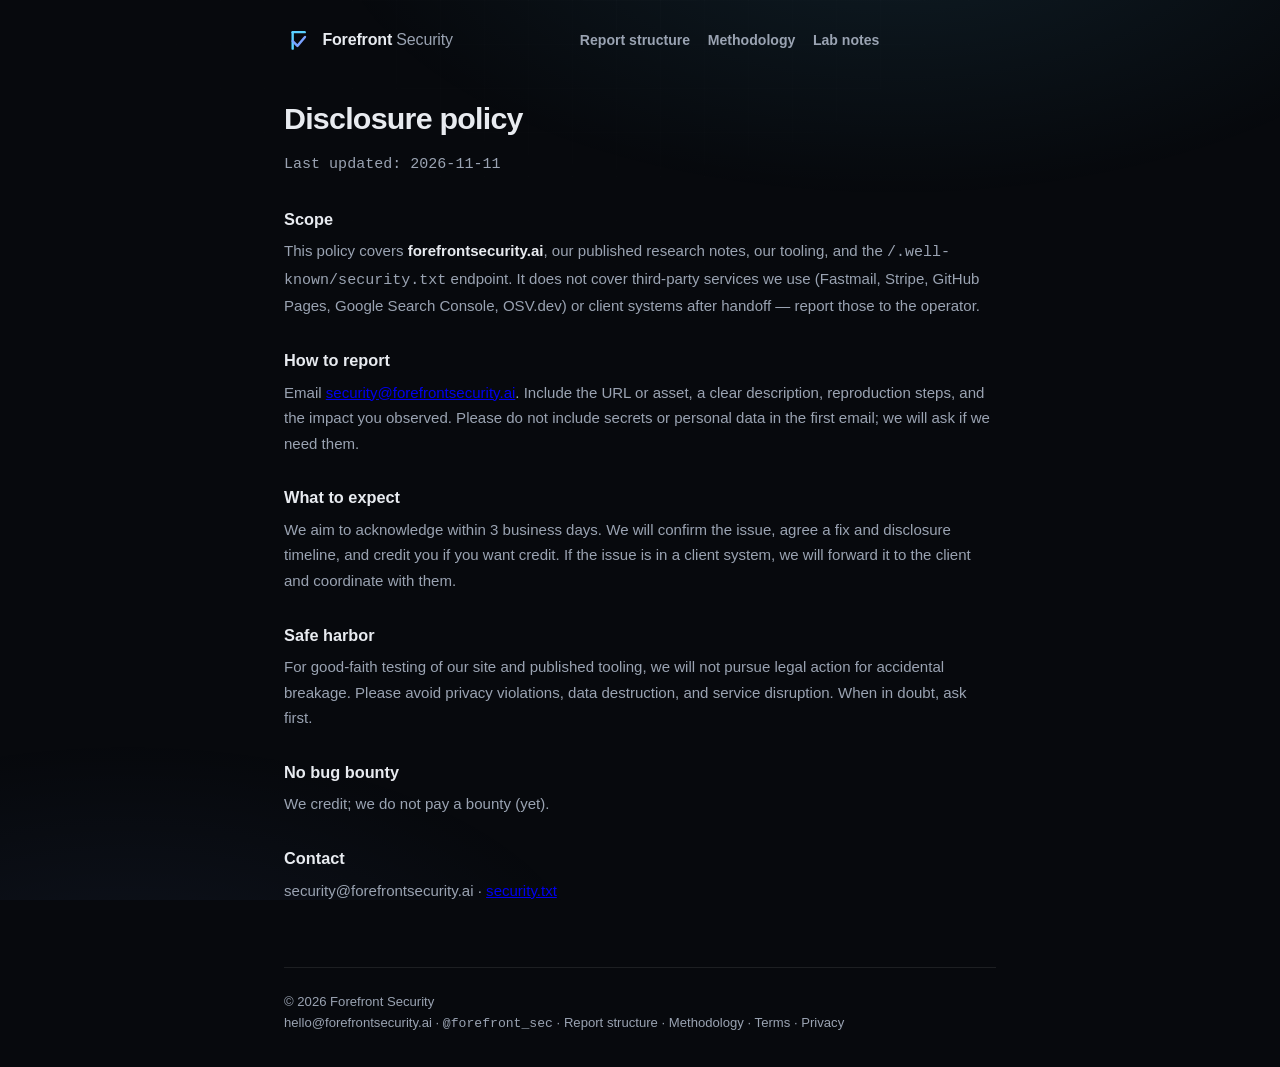
==== disclosure/index.html @ 8f96fe6b "Site update 2026-11-11: copy/legal fixes, disclosure policy, retest and scope wording" ====
<!DOCTYPE html>
<html lang="en">
<head>
<meta charset="utf-8">
<meta name="viewport" content="width=device-width, initial-scale=1">
<title>Disclosure policy — Forefront Security</title>
<link rel="icon" href="data:image/svg+xml,%3Csvg xmlns=%27http://www.w3.org/2000/svg%27 viewBox=%270 0 64 64%27%3E%3Crect width=%2764%27 height=%2764%27 rx=%2714%27 fill=%27%230a0d12%27/%3E%3Cpath d=%27M20 14 V51%27 stroke=%27%235ad1ff%27 stroke-width=%275.5%27 stroke-linecap=%27round%27/%3E%3Cpath d=%27M20 14 H47%27 stroke=%27%235ad1ff%27 stroke-width=%275.5%27 stroke-linecap=%27round%27/%3E%3Cpath d=%27M20 34 L30 45 L47 25%27 stroke=%27%237aa2ff%27 stroke-width=%275.5%27 stroke-linecap=%27round%27 stroke-linejoin=%27round%27 fill=%27none%27/%3E%3C/svg%3E">
<link rel="stylesheet" href="../styles.css">
<meta property="og:title" content="Disclosure policy — Forefront Security">
<meta name="description" content="How to report a security issue in anything Forefront Security publishes or runs, and what to expect.">
<link rel="canonical" href="https://forefrontsecurity.ai/disclosure/">
<style>
  body { font-size: 16px; }
  .doc { max-width: 760px; }
  h1 { font-size: 1.9rem; margin-top: 1.4rem; }
  .updated { color: var(--muted); font-size: .85rem; margin: 0 0 2rem; font-family: ui-monospace, Menlo, monospace; }
  h2 { font-size: 1.02rem; font-weight: 650; margin: 2rem 0 .6rem; font-family: inherit; letter-spacing: 0; text-transform: none; color: var(--text); }
  .doc p, .doc li { color: var(--muted); font-size: .94rem; line-height: 1.7; margin: 0 0 .8rem; }
  strong { color: var(--text); }
</style>
</head>
<body>
<div class="wrap doc">

<header>
  <a class="home-link" href="/">
    <svg class="mark" viewBox="0 0 200 200" fill="none" aria-hidden="true">
      <path d="M62 44 V162" stroke="#5ad1ff" stroke-width="17" stroke-linecap="round"/>
      <path d="M62 44 H148" stroke="#5ad1ff" stroke-width="17" stroke-linecap="round"/>
      <path d="M62 108 L96 142 L150 78" stroke="#7aa2ff" stroke-width="17" stroke-linecap="round" stroke-linejoin="round"/>
    </svg>
    <div class="wordmark">Forefront <span>Security</span></div>
  </a>
  <nav>
    <a href="/report/">Report structure</a>
    <a href="/methodology/">Methodology</a>
    <a href="/research/">Lab notes</a>
  </nav>
</header>

<h1>Disclosure policy</h1>
<p class="updated">Last updated: 2026-11-11</p>

<h2>Scope</h2>
<p>This policy covers <strong>forefrontsecurity.ai</strong>, our published research notes, our tooling, and the <code>/.well-known/security.txt</code> endpoint. It does not cover third-party services we use (Fastmail, Stripe, GitHub Pages, Google Search Console, OSV.dev) or client systems after handoff — report those to the operator.</p>

<h2>How to report</h2>
<p>Email <a href="mailto:security@forefrontsecurity.ai">security@forefrontsecurity.ai</a>. Include the URL or asset, a clear description, reproduction steps, and the impact you observed. Please do not include secrets or personal data in the first email; we will ask if we need them.</p>

<h2>What to expect</h2>
<p>We aim to acknowledge within 3 business days. We will confirm the issue, agree a fix and disclosure timeline, and credit you if you want credit. If the issue is in a client system, we will forward it to the client and coordinate with them.</p>
<!-- [CONFIRM: 3-business-day acknowledgement is the response SLA you want to promise] -->

<h2>Safe harbor</h2>
<p>For good-faith testing of our site and published tooling, we will not pursue legal action for accidental breakage. Please avoid privacy violations, data destruction, and service disruption. When in doubt, ask first.</p>

<h2>No bug bounty</h2>
<p>We credit; we do not pay a bounty (yet).</p>

<h2>Contact</h2>
<p>security@forefrontsecurity.ai · <a href="/.well-known/security.txt">security.txt</a></p>

<footer>
  <div>© 2026 Forefront Security</div>
  <div><a href="mailto:hello@forefrontsecurity.ai">hello@forefrontsecurity.ai</a> · <a href="https://x.com/forefront_sec" class="mono">@forefront_sec</a> · <a href="/report/">Report structure</a> · <a href="/methodology/">Methodology</a> · <a href="/terms.html">Terms</a> · <a href="/privacy.html">Privacy</a></div>
</footer>

</div>
</body>
</html>
---- styles.css ----
/* Forefront Security — shared site styles (extracted 2026-11-09; see approvals/queue/2026-11-09-research-lab-notes.md) */
:root {
  --bg: #07090d;
  --panel: rgba(255,255,255,.03);
  --border: rgba(255,255,255,.09);
  --text: #e8ebf0;
  --muted: #9aa3b2;
  --accent: #5ad1ff;
  --accent-dim: rgba(90,209,255,.14);
}
* { box-sizing: border-box; }
html { scroll-behavior: smooth; }
body {
  margin: 0; min-height: 100vh;
  font-family: ui-sans-serif, -apple-system, BlinkMacSystemFont, "Segoe UI", Roboto, Helvetica, Arial, sans-serif;
  background: var(--bg); color: var(--text);
  -webkit-font-smoothing: antialiased; text-rendering: optimizeLegibility;
}
body::before {
  content: ""; position: fixed; inset: 0; z-index: -1; pointer-events: none;
  background:
    radial-gradient(60rem 30rem at 70% -10%, rgba(90,209,255,.10), transparent 60%),
    radial-gradient(50rem 26rem at 10% 110%, rgba(122,162,255,.07), transparent 60%);
}
body::after {
  content: ""; position: fixed; inset: 0; z-index: -1; pointer-events: none; opacity: .5;
  background-image: linear-gradient(rgba(255,255,255,.025) 1px, transparent 1px),
                    linear-gradient(90deg, rgba(255,255,255,.025) 1px, transparent 1px);
  background-size: 44px 44px;
  mask-image: radial-gradient(70% 60% at 50% 0%, black, transparent 75%);
  -webkit-mask-image: radial-gradient(70% 60% at 50% 0%, black, transparent 75%);
}
.wrap { max-width: 980px; margin: 0 auto; padding: 0 1.5rem; }
header { display: flex; align-items: center; gap: .65rem; padding: 1.6rem 0; }
.mark { width: 28px; height: 28px; flex: none; }
.wordmark { font-weight: 650; letter-spacing: -0.01em; }
.wordmark span { color: var(--muted); font-weight: 500; }
.home-link { display: flex; align-items: center; gap: .65rem; text-decoration: none; color: inherit; }
nav { display: flex; gap: 1.1rem; margin: 0 auto; }
nav a { color: var(--muted); text-decoration: none; font-size: .88rem; font-weight: 600; }
nav a:hover { color: var(--accent); }
.header-art {
  margin-left: auto; height: 48px; width: auto; flex: none;
  border: 1px solid var(--border); border-radius: 10px;
}
.eyebrow {
  font-family: ui-monospace, SFMono-Regular, Menlo, Consolas, monospace;
  font-size: .72rem; letter-spacing: .22em; text-transform: uppercase; color: var(--accent);
  margin: 1rem 0 .9rem;
}
h1 {
  font-size: clamp(2.1rem, 5.4vw, 3.4rem); line-height: 1.08; letter-spacing: -0.025em;
  font-weight: 700; margin: 0 0 1.1rem; max-width: 22ch;
}
h1 em { font-style: normal; color: var(--accent); }
.sub { color: var(--muted); font-size: 1.06rem; line-height: 1.65; max-width: 58ch; margin: 0 0 1.6rem; }
.sub strong { color: var(--text); font-weight: 600; }
h2 {
  font-family: ui-monospace, SFMono-Regular, Menlo, Consolas, monospace;
  font-size: .78rem; letter-spacing: .2em; text-transform: uppercase; color: var(--accent);
  margin: 3.4rem 0 1.1rem; font-weight: 500;
}
.cards { display: grid; grid-template-columns: repeat(auto-fit, minmax(230px, 1fr)); gap: .9rem; }
.card {
  border: 1px solid var(--border); border-radius: 14px; background: var(--panel);
  padding: 1.15rem 1.2rem 1.25rem; transition: border-color .18s ease, transform .18s ease;
}
.card:hover { border-color: rgba(90,209,255,.35); transform: translateY(-2px); }
.card h3 { margin: 0 0 .45rem; font-size: .98rem; font-weight: 650; letter-spacing: -0.01em; }
.card p { margin: 0; color: var(--muted); font-size: .88rem; line-height: 1.55; }
.card a { color: var(--accent); text-decoration: none; }
.card a:hover { text-decoration: underline; text-underline-offset: 3px; }
.strip { border:1px solid var(--border); border-left:3px solid #7ce38b; border-radius:14px; background:var(--panel); padding:1.2rem 1.3rem; margin-top:.9rem; }
.strip .t { font-weight:650; font-size:.95rem; }
.strip .d { color:var(--muted); font-size:.88rem; line-height:1.6; }
.strip .d a, .strip .t a { color: var(--accent); text-decoration: none; }
.strip .d a:hover, .strip .t a:hover { text-decoration: underline; text-underline-offset: 3px; }
.strip.accent { border-left-color: var(--accent); }
.strip.accent .t strong { color: var(--accent); }
.cta {
  display: inline-block; padding: .7rem 1.2rem; margin: 0 0 2.2rem;
  border: 1px solid var(--accent); border-radius: 10px;
  color: var(--accent); text-decoration: none; font-weight: 600;
  background: var(--accent-dim);
}
.cta:hover { filter: brightness(1.15); }
.cta-ghost { display: inline-block; padding: .7rem 1rem; color: var(--accent); text-decoration: none; font-weight: 600; }
.cta-ghost:hover { text-decoration: underline; text-underline-offset: 3px; }
.disclosure {
  border: 1px solid var(--border); border-left: 3px solid var(--accent); border-radius: 14px;
  background: var(--panel); padding: 1.2rem 1.3rem; margin-top: .9rem;
  display: flex; flex-wrap: wrap; gap: .35rem 1.6rem; align-items: baseline; justify-content: space-between;
}
.disclosure .t { font-weight: 650; font-size: .95rem; }
.disclosure .d { color: var(--muted); font-size: .88rem; }
.disclosure a { color: var(--accent); text-decoration: none; font-family: ui-monospace, SFMono-Regular, Menlo, Consolas, monospace; font-size: .86rem; }
.disclosure a:hover { text-decoration: underline; text-underline-offset: 3px; }
footer {
  margin-top: 4rem; padding: 1.6rem 0 2.4rem; border-top: 1px solid var(--border);
  display: flex; flex-wrap: wrap; gap: .4rem 1.4rem; justify-content: space-between;
  color: var(--muted); font-size: .82rem;
}
footer a { color: var(--muted); text-decoration: none; }
footer a:hover { color: var(--text); }
.mono { font-family: ui-monospace, SFMono-Regular, Menlo, Consolas, monospace; }
@media (max-width: 640px) {
  .header-art { display: none; }
  nav { gap: .7rem; }
  nav a { font-size: .78rem; }
}
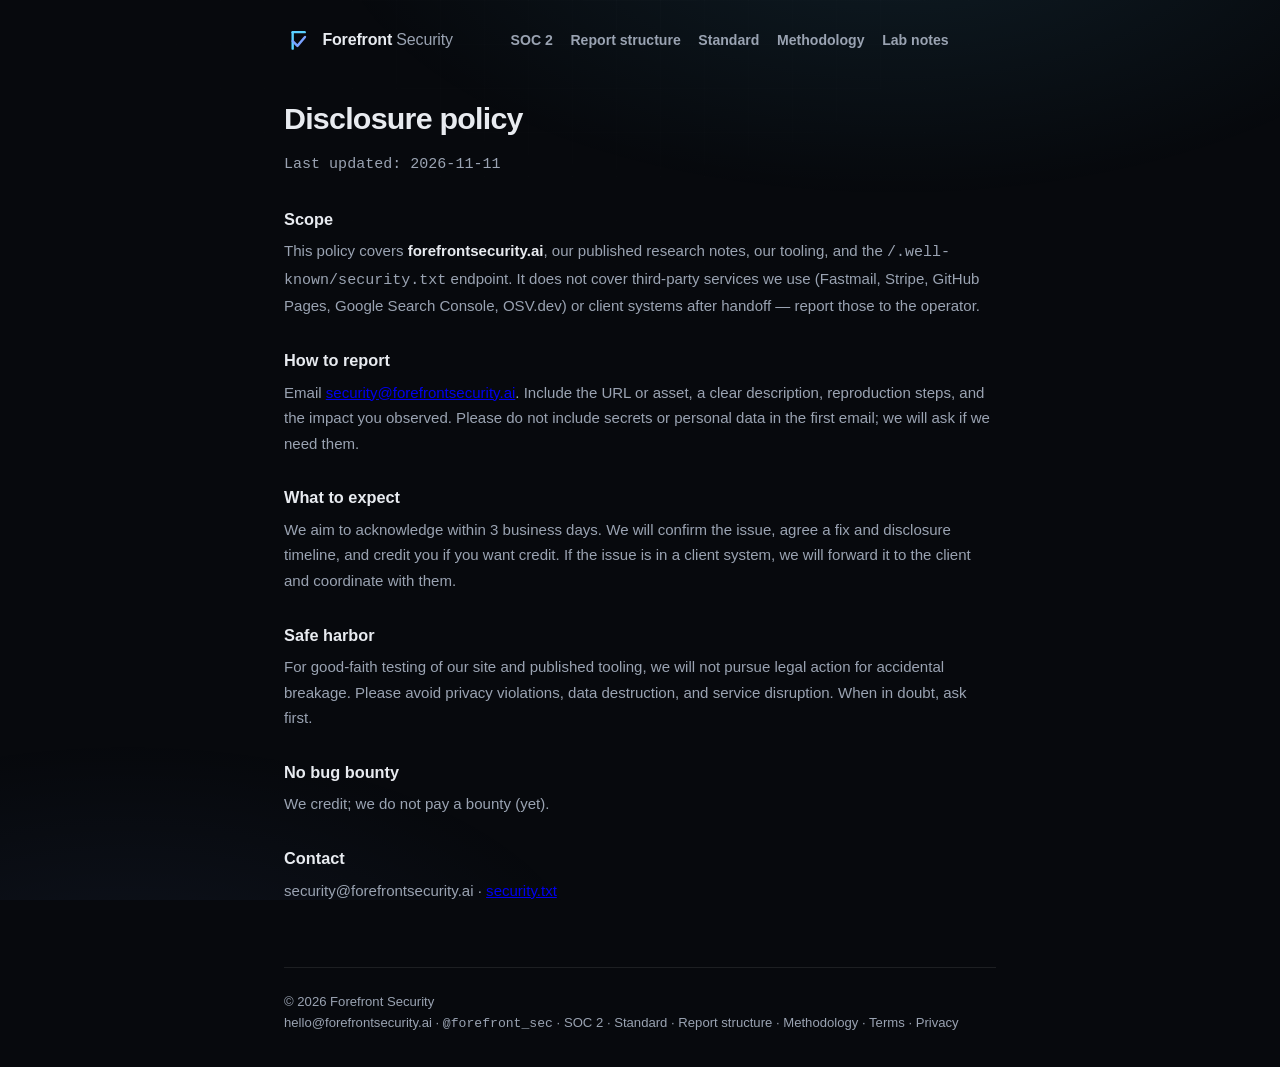
==== commit 8aae9c3c: "Site update 2026-11-13: standard + SOC 2 pages, Juice Shop worked example, phase-timing report templ" ====
--- a/disclosure/index.html
+++ b/disclosure/index.html
@@ -31,11 +31,13 @@
     </svg>
     <div class="wordmark">Forefront <span>Security</span></div>
   </a>
-  <nav>
-    <a href="/report/">Report structure</a>
-    <a href="/methodology/">Methodology</a>
-    <a href="/research/">Lab notes</a>
-  </nav>
+    <nav>
+      <a href="/soc2/">SOC 2</a>
+      <a href="/report/">Report structure</a>
+      <a href="/standard/">Standard</a>
+      <a href="/methodology/">Methodology</a>
+      <a href="/research/">Lab notes</a>
+    </nav>
 </header>
 
 <h1>Disclosure policy</h1>
@@ -62,7 +64,7 @@
 
 <footer>
   <div>© 2026 Forefront Security</div>
-  <div><a href="mailto:hello@forefrontsecurity.ai">hello@forefrontsecurity.ai</a> · <a href="https://x.com/forefront_sec" class="mono">@forefront_sec</a> · <a href="/report/">Report structure</a> · <a href="/methodology/">Methodology</a> · <a href="/terms.html">Terms</a> · <a href="/privacy.html">Privacy</a></div>
+  <div><a href="mailto:hello@forefrontsecurity.ai">hello@forefrontsecurity.ai</a> · <a href="https://x.com/forefront_sec" class="mono">@forefront_sec</a> · <a href="/soc2/">SOC 2</a> · <a href="/standard/">Standard</a> · <a href="/report/">Report structure</a> · <a href="/methodology/">Methodology</a> · <a href="/terms.html">Terms</a> · <a href="/privacy.html">Privacy</a></div>
 </footer>
 
 </div>
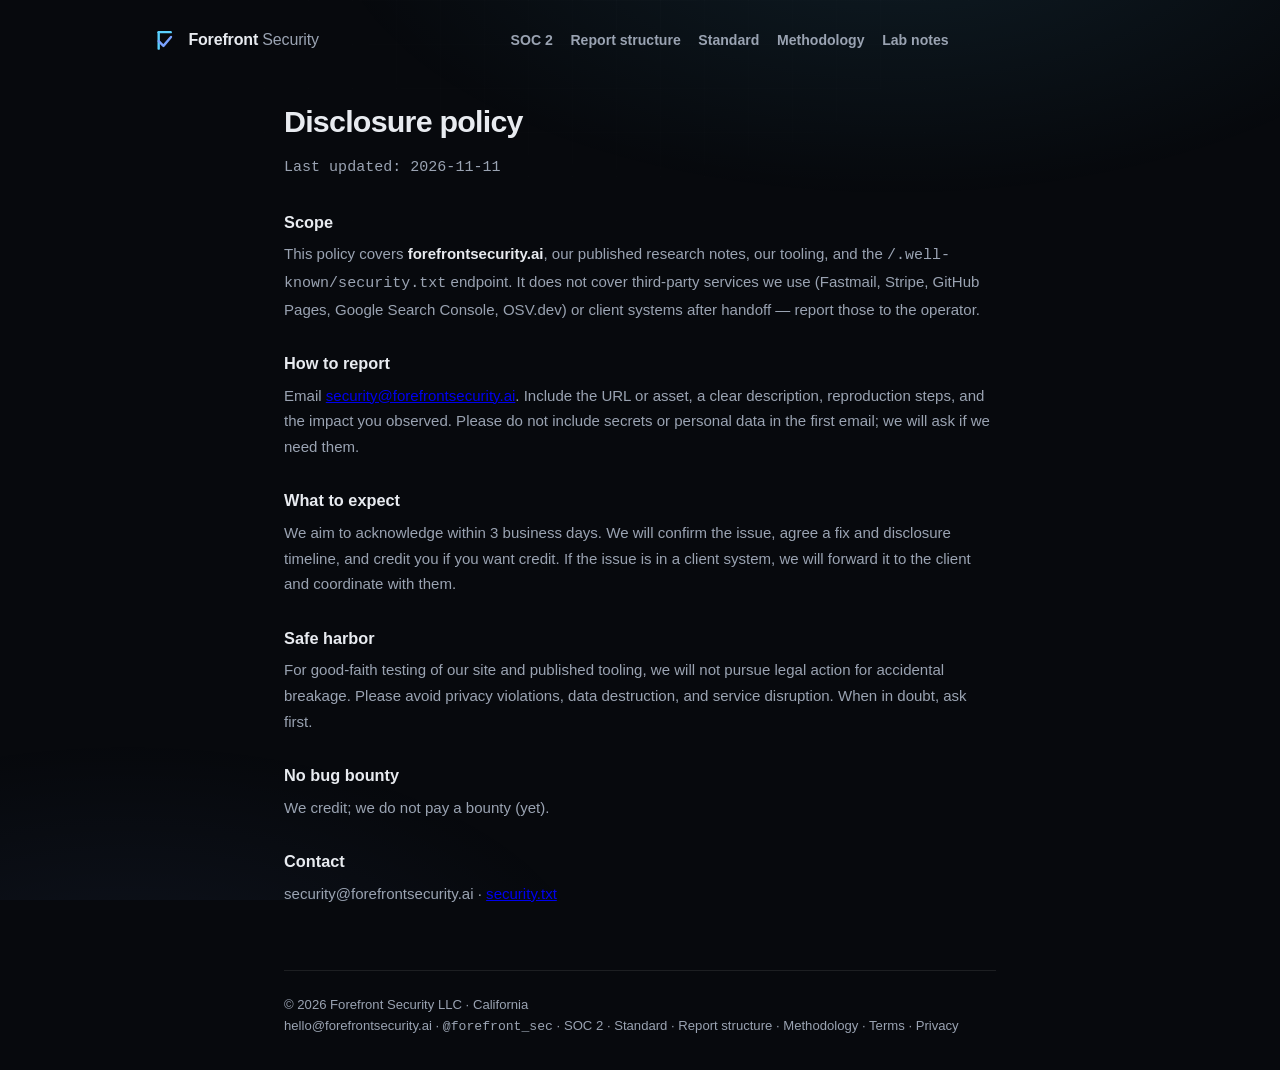
==== commit 0ce66eb0: "Publish Juice Shop validators + raw evidence; cite SCONE-bench; add LLC entity to footer; OG images " ====
--- a/disclosure/index.html
+++ b/disclosure/index.html
@@ -63,7 +63,7 @@
 <p>security@forefrontsecurity.ai · <a href="/.well-known/security.txt">security.txt</a></p>
 
 <footer>
-  <div>© 2026 Forefront Security</div>
+  <div>© 2026 Forefront Security LLC · California</div>
   <div><a href="mailto:hello@forefrontsecurity.ai">hello@forefrontsecurity.ai</a> · <a href="https://x.com/forefront_sec" class="mono">@forefront_sec</a> · <a href="/soc2/">SOC 2</a> · <a href="/standard/">Standard</a> · <a href="/report/">Report structure</a> · <a href="/methodology/">Methodology</a> · <a href="/terms.html">Terms</a> · <a href="/privacy.html">Privacy</a></div>
 </footer>
 
--- a/styles.css
+++ b/styles.css
@@ -31,7 +31,22 @@
   -webkit-mask-image: radial-gradient(70% 60% at 50% 0%, black, transparent 75%);
 }
 .wrap { max-width: 980px; margin: 0 auto; padding: 0 1.5rem; }
-header { display: flex; align-items: center; gap: .65rem; padding: 1.6rem 0; }
+/* Header sits at a fixed content width on every page, independent of the page body
+   wrapper (.wrap vs .wrap.doc). Keeps the nav position identical across pages.
+   The header is pulled to viewport-center and given the same 980px content box
+   the home page uses, so nav spacing/position never shifts between pages. */
+header {
+  display: flex; align-items: center; gap: .65rem;
+  padding: 1.6rem 0;
+  width: 980px; max-width: calc(100vw - 3rem);
+  position: relative; left: 50%; transform: translateX(-50%);
+}
+/* Normalize the gap between the header and the first content block so vertical
+   spacing under the nav is identical on every page (home .hero vs doc h1/eyebrow). */
+header + .hero,
+header + h1,
+header + .eyebrow { margin-top: 1.6rem; }
+
 .mark { width: 28px; height: 28px; flex: none; }
 .wordmark { font-weight: 650; letter-spacing: -0.01em; }
 .wordmark span { color: var(--muted); font-weight: 500; }
@@ -39,6 +54,11 @@
 nav { display: flex; gap: 1.1rem; margin: 0 auto; }
 nav a { color: var(--muted); text-decoration: none; font-size: .88rem; font-weight: 600; }
 nav a:hover { color: var(--accent); }
+nav a.active { color: var(--text); }
+nav a.active::after {
+  content: ""; display: block; height: 2px; margin-top: .35rem;
+  background: var(--accent); border-radius: 2px;
+}
 .header-art {
   margin-left: auto; height: 48px; width: auto; flex: none;
   border: 1px solid var(--border); border-radius: 10px;
